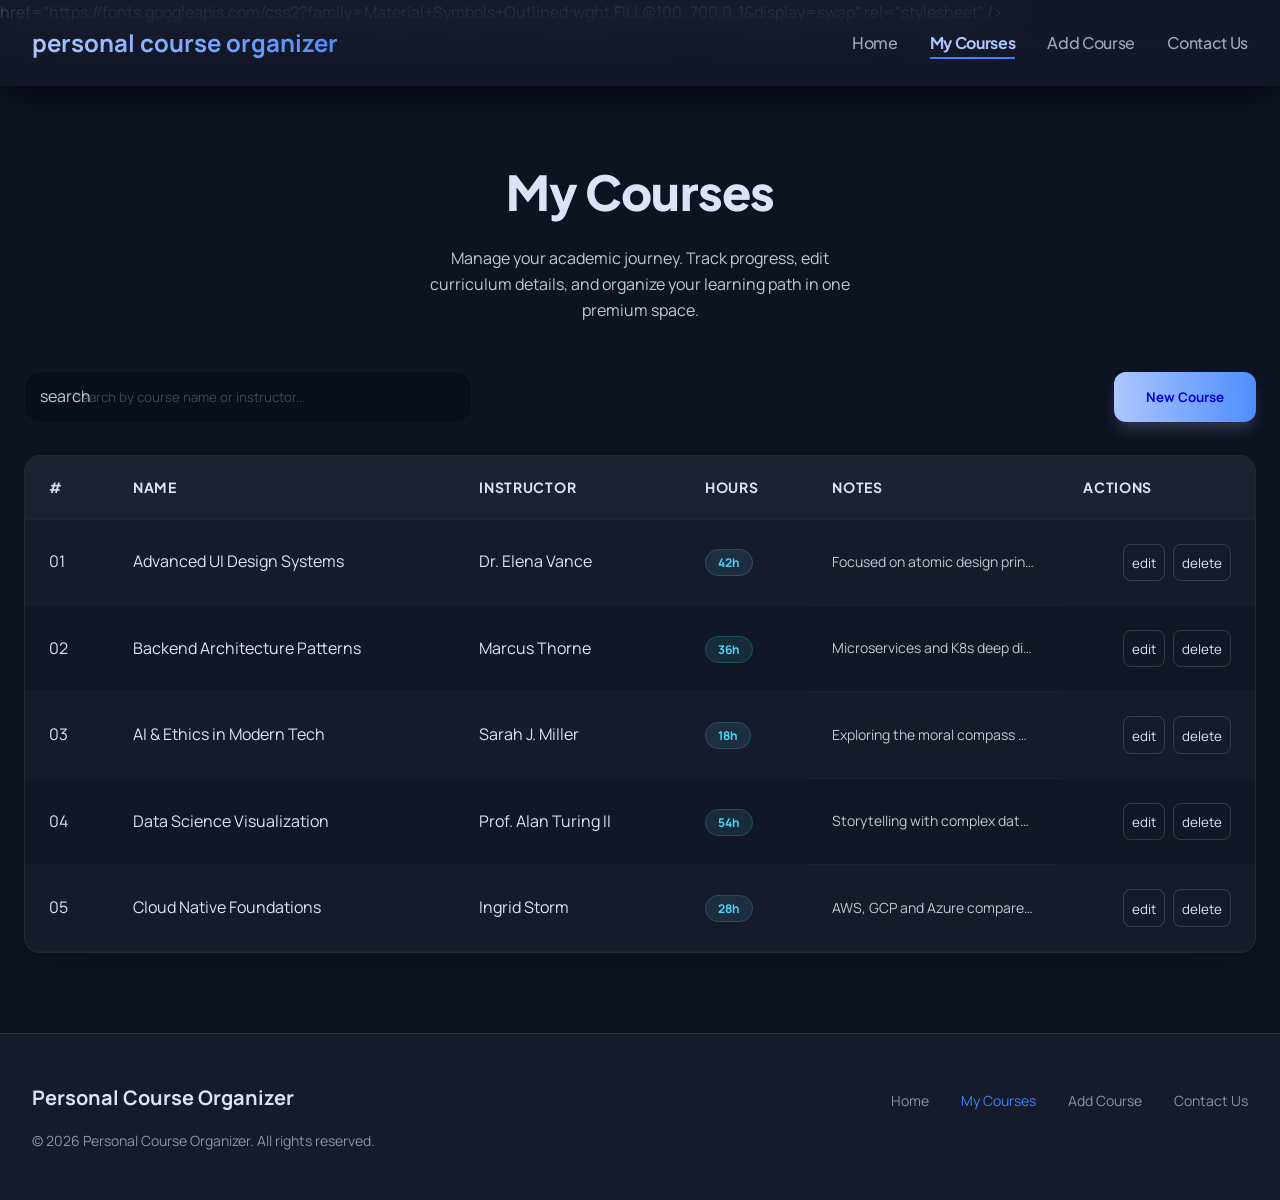
==== my_courses.html @ fcd8c5d6 "upload iT task files" ====
<!doctype html>
<html lang="en">
  <head>
    <meta charset="UTF-8" />
    <meta name="viewport" content="width=device-width, initial-scale=1.0" />
    <title>personal course organizer</title>
    <!-- for fonts -->
    <link
      href="https://fonts.googleapis.com/css2?family=Plus+Jakarta+Sans:wght@400;600;700;800&family=Manrope:wght@400;500;700&display=swap"
      rel="stylesheet"
    />
    <!-- for icons -->
      href="https://fonts.googleapis.com/css2?family=Material+Symbols+Outlined:wght,FILL@100..700,0..1&display=swap"
      rel="stylesheet"
    />
    <link href="main.css" rel="stylesheet" />
  </head>
  <body>
    <!-- Navigation -->
    <nav>
      <div>
        <div class="logo-brand">personal course organizer</div>
        <button class="nav-menu-button">
          <span class="material-symbols-outlined">menu</span>
        </button>
        <ul>
          <li><a href="./index.html">Home</a></li>
          <li>
            <a href="./my_courses.html" class="active-page">My Courses</a>
          </li>
          <li><a href="./add_course.html">Add Course</a></li>
          <li><a href="./contact.html">Contact Us</a></li>
        </ul>
      </div>
    </nav>

    <!-- Main Content -->
    <main class="table-section">
      <!-- Page Header -->
      <header class="page-header">
        <h1>My Courses</h1>
        <p>
          Manage your academic journey. Track progress, edit curriculum details,
          and organize your learning path in one premium space.
        </p>
      </header>

      <!-- Search and Filter Bar -->
      <div class="search-filter-bar">
        <div class="search-box">
          <span class="icon material-symbols-outlined">search</span>
          <input
            type="text"
            placeholder="Search by course name or instructor..."
          />
        </div>
        <a href="./add_course.html">
          <button class="new-course-btn">New Course</button>
        </a>
      </div>

      <!-- Table -->
      <div class="table-wrapper">
        <table>
          <thead>
            <tr>
              <th>#</th>
              <th>Name</th>
              <th>Instructor</th>
              <th>Hours</th>
              <th>Notes</th>
              <th class="text-align-right">Actions</th>
            </tr>
          </thead>
          <tbody>
            <!-- Row 1 -->
            <tr>
              <td>01</td>
              <td>
                <div class="course-name">
                  <span class="text-bold">Advanced UI Design Systems</span>
                </div>
              </td>
              <td class="instructor-italic">Dr. Elena Vance</td>
              <td><span class="hours-badge">42h</span></td>
              <td class="course-notes-text">
                Focused on atomic design principles.
              </td>
              <td>
                <div class="action-buttons">
                  <button class="action-btn">
                    <span class="material-symbols-outlined icon-size-med"
                      >edit</span
                    >
                  </button>
                  <button class="action-btn delete-btn">
                    <span class="material-symbols-outlined icon-size-med"
                      >delete</span
                    >
                  </button>
                </div>
              </td>
            </tr>

            <!-- Row 2 -->
            <tr>
              <td>02</td>
              <td>
                <div class="course-name">
                  <span class="text-bold">Backend Architecture Patterns</span>
                </div>
              </td>
              <td class="instructor-italic">Marcus Thorne</td>
              <td><span class="hours-badge">36h</span></td>
              <td class="course-notes-text">
                Microservices and K8s deep dive.
              </td>
              <td>
                <div class="action-buttons">
                  <button class="action-btn">
                    <span class="material-symbols-outlined icon-size-med"
                      >edit</span
                    >
                  </button>
                  <button class="action-btn delete-btn">
                    <span class="material-symbols-outlined icon-size-med"
                      >delete</span
                    >
                  </button>
                </div>
              </td>
            </tr>

            <!-- Row 3 -->
            <tr>
              <td>03</td>
              <td>
                <div class="course-name">
                  <span class="text-bold">AI & Ethics in Modern Tech</span>
                </div>
              </td>
              <td class="instructor-italic">Sarah J. Miller</td>
              <td><span class="hours-badge">18h</span></td>
              <td class="course-notes-text">
                Exploring the moral compass of LLMs.
              </td>
              <td>
                <div class="action-buttons">
                  <button class="action-btn">
                    <span class="material-symbols-outlined icon-size-med"
                      >edit</span
                    >
                  </button>
                  <button class="action-btn delete-btn">
                    <span class="material-symbols-outlined icon-size-med"
                      >delete</span
                    >
                  </button>
                </div>
              </td>
            </tr>

            <!-- Row 4 -->
            <tr>
              <td>04</td>
              <td>
                <div class="course-name">
                  <span class="text-bold">Data Science Visualization</span>
                </div>
              </td>
              <td class="instructor-italic">Prof. Alan Turing II</td>
              <td><span class="hours-badge">54h</span></td>
              <td class="course-notes-text">
                Storytelling with complex data sets.
              </td>
              <td>
                <div class="action-buttons">
                  <button class="action-btn">
                    <span class="material-symbols-outlined icon-size-med"
                      >edit</span
                    >
                  </button>
                  <button class="action-btn delete-btn">
                    <span class="material-symbols-outlined icon-size-med"
                      >delete</span
                    >
                  </button>
                </div>
              </td>
            </tr>

            <!-- Row 5 -->
            <tr>
              <td>05</td>
              <td>
                <div class="course-name">
                  <span class="text-bold">Cloud Native Foundations</span>
                </div>
              </td>
              <td class="instructor-italic">Ingrid Storm</td>
              <td><span class="hours-badge">28h</span></td>
              <td class="course-notes-text">AWS, GCP and Azure compared.</td>
              <td>
                <div class="action-buttons">
                  <button class="action-btn">
                    <span class="material-symbols-outlined icon-size-med"
                      >edit</span
                    >
                  </button>
                  <button class="action-btn delete-btn">
                    <span class="material-symbols-outlined icon-size-med"
                      >delete</span
                    >
                  </button>
                </div>
              </td>
            </tr>
          </tbody>
        </table>
      </div>
    </main>


    <!-- Footer -->
    <footer>
      <div class="footer-content">
        <div class="margin-bottom-medium flex-grow">
          <div class="footer-brand">Personal Course Organizer</div>
          <p class="footer-copyright">
            © 2026 Personal Course Organizer. All rights reserved.
          </p>
        </div>
        <div class="footer-links">
          <a href="./index.html">Home</a>
          <a href="./my_courses.html" class="active-page">My Courses</a>
          <a href="./add_course.html">Add Course</a>
          <a href="./contact.html">Contact Us</a>
        </div>
      </div>
    </footer>
  </body>
</html>
---- main.css ----
/* ===================== */
/* CSS Custom Properties */
/* ===================== */
:root {
  /* Color Palette */
  --background: #0e1322;
  --on-surface: #dee1f7;
  --on-surface-variant: #c2c6d6;
  --primary: #adc6ff;
  --primary-container: #4d8eff;
  --on-primary: #002e6a;
  --secondary: #4cd7f6;
  --surface: #0e1322;
  --surface-bright: #343949;
  --surface-container: #1a1f2f;
  --surface-container-low: #161b2b;
  --surface-container-high: #25293a;
  --surface-container-highest: #2f3445;
  --surface-container-lowest: #090e1c;

  /* Font Families */
  --font-headline: "Plus Jakarta Sans", sans-serif;
  --font-body: "Manrope", sans-serif;

  /* Border Radius */
  --radius-lg: 1rem;
  --radius-xl: 1.25rem;

  /* Transitions */
  --transition: all 0.3s ease;
}

/* ===================== */
/* Global Styles */
/* ===================== */

* {
  margin: 0;
  padding: 0;
  box-sizing: border-box;
}

html {
  scroll-behavior: smooth;
}

body {
  font-family: var(--font-body);
  background-color: var(--background);
  color: var(--on-surface);
  line-height: 1.6;
  min-height: 100vh;
}

h1,
h2,
h3,
h4,
h5,
h6 {
  font-family: var(--font-headline);
}

/* Selection Styles */
::selection {
  background-color: rgba(173, 198, 255, 0.3);
}

/* Material Symbols Icon Styling */
.material-symbols-outlined {
  font-variation-settings:
    "FILL" 0,
    "wght" 400,
    "GRAD" 0,
    "opsz" 24;
  display: inline-block;
  vertical-align: middle;
}

/* ===================== */
/* Navigation Bar */
/* ===================== */

nav {
  position: fixed;
  top: 0;
  width: 100%;
  z-index: 50;
  background-color: rgba(22, 27, 43, 0.7);
  backdrop-filter: blur(20px);
  -webkit-backdrop-filter: blur(20px);
  box-shadow: 0 20px 25px -5px rgba(0, 0, 0, 0.4);
}

nav .logo-brand {
  font-size: 1.5rem;
  font-weight: bold;
  background: linear-gradient(to right, #adc6ff, #4d8eff);
  -webkit-background-clip: text;
  -webkit-text-fill-color: transparent;
  background-clip: text;
}

@media(max-width: 425px) {
  nav .logo-brand {
    font-size: 1.25rem;
  }
}

nav ul {
  display: none;
  list-style: none;
  gap: 2rem;
  align-items: center;
}

@media (min-width: 768px) {
  nav ul {
    display: flex;
  }
}

nav .nav-left-group {
  display: flex;
  align-items: center;
  justify-content: space-between;
}

@media (max-width: 767px) {
  nav > div {
    justify-content: center !important;
    flex-wrap: wrap;
  }
  
  nav .logo-brand  {
    flex-grow: 1;
  }
  nav ul {
    flex-basis: 100%;
  }

  nav .nav-menu-button:hover + ul {
    display: flex;
    flex-direction: column;
    gap: 1rem;
  }

  nav ul {
    display: none;
    padding: 0.5rem 0;
  }
}

nav > div {
  display: flex;
  justify-content: space-between;
  align-items: center;
  padding: 1.5rem 2rem;
  max-width: 80rem;
  margin: 0 auto;
  width: 100%;
}

nav ul li a {
  text-decoration: none;
  color: rgba(222, 225, 247, 0.7);
  font-weight: 500;
}

nav ul li a.active-page {
  color: #adc6ff;
  font-weight: bold;
  border-bottom: 2px solid #3b82f6;
  padding-bottom: 0.25rem;
}

nav a {
  text-decoration: none;
  color: rgba(222, 225, 247, 0.7);
  transition: var(--transition-colors);
  font-family: var(--font-headline);
  letter-spacing: -0.02em;
}

nav a:hover {
  color: var(--on-surface);
}

nav a.active {
  color: #adc6ff;
  font-weight: bold;
  border-bottom: 2px solid #3b82f6;
  padding-bottom: 0.25rem;
}

nav .nav-menu-button {
  padding: 0.5rem;
  background: transparent;
  border: none;
  border-radius: var(--radius-lg);
  cursor: pointer;
  transition: var(--transition);
  color: var(--on-surface);
}

nav .nav-menu-button:hover {
  background-color: rgba(52, 57, 73, 0.5);
}

nav .nav-menu-button {
  display: none;
  padding: 0.5rem;
  background: transparent;
  border: none;
  border-radius: var(--radius-lg);
  cursor: pointer;
  color: var(--on-surface);
  transition: var(--transition);
}

@media (max-width: 767px) {
  nav .nav-menu-button {
    display: block;
  }
}

nav .nav-menu-button:hover {
  background-color: rgba(52, 57, 73, 0.5);
}

/* ===================== */
/* Main Content */
/* ===================== */

main {
  padding-top: 8rem;
  padding-bottom: 5rem;
  padding-left: 1.5rem;
  padding-right: 1.5rem;
  max-width: 80rem;
  margin: 0 auto;
  min-height: 100vh;
}

/* ===================== */
/* Hero Section */
/* ===================== */

.hero-section {
  position: relative;
  display: flex;
  align-items: center;
  justify-content: center;
  overflow: hidden;
  padding: 2rem;
}

@media(min-width: 768px){
  .hero-section {
    height: 80vh;
  }
}

.hero-content {
  display: flex;
  justify-content: center;
  align-items: center;
  flex-direction: column;
  text-align: center;
}

.hero-content h2 {
  font-size: 0.5rem;
  font-weight: 800;
  margin-bottom: 1.5rem;
  line-height: 1.2;
}

.hero-content p {
  color: var(--on-surface-variant);
  margin-bottom: 2rem;
  font-size: 1.125rem;
  text-align: center;
}

.hero-content h1 {
  font-size: 4.5rem;
  font-weight: 800;
  line-height: 1.1;
  margin-bottom: 2rem;
}

@media (max-width: 768px) {
  .hero-content h1 {
    font-size: 3rem;
  }
}

.hero-content p {
  color: var(--on-surface-variant);
  font-size: 1.25rem;
  max-width: 32rem;
  line-height: 1.625;
  margin-bottom: 2rem;
}


.hero-decoration {
  position: absolute;
  pointer-events: none;
  z-index: -1;
}

.hero-decoration.primary {
  top: 0;
  right: 0;
  width: 600px;
  height: 600px;
  background-color: rgba(173, 198, 255, 0.1);
  border-radius: 50%;
  filter: blur(120px);
  transform: translate(25%, -25%);
}

.hero-decoration.secondary {
  bottom: 0;
  left: 0;
  width: 400px;
  height: 400px;
  background-color: rgba(76, 215, 246, 0.1);
  border-radius: 50%;
  filter: blur(100px);
  transform: translate(-25%, 25%);
}

.hero-buttons {
  display: flex;
  flex-wrap: wrap;
  gap: 1rem;
  padding-top: 1rem;
}

.hero-title-highlight {
  background: linear-gradient(to right, #adc6ff, #4cd7f6);
  -webkit-background-clip: text;
  -webkit-text-fill-color: transparent;
  background-clip: text;
}

.btn-secondary-subtle {
  padding: 1rem 2rem;
  background-color: var(--surface-container-highest);
  border: 1px solid rgba(173, 198, 255, 0.15);
  border-radius: 1rem;
  color: var(--primary);
  font-weight: bold;
  cursor: pointer;
  transition: var(--transition);
}

.btn-secondary-subtle:hover {
  background-color: var(--surface-bright);
}

.hero-buttons-container {
  display: flex;
  justify-content: center;
  flex-wrap: wrap;
  gap: 1rem;
}

/* ===================== */
/* Buttons */
/* ===================== */

button {
  font-family: var(--font-body);
  border: none;
  cursor: pointer;
  transition: var(--transition);
}

.btn {
  padding: 1rem 2rem;
  border-radius: var(--radius-lg);
  font-weight: bold;
  display: inline-flex;
  align-items: center;
  gap: 0.75rem;
}

.btn-primary {
  background: linear-gradient(
    to right,
    var(--primary),
    var(--primary-container)
  );
  color: var(--on-primary);
  box-shadow: 0 10px 15px -3px rgba(173, 198, 255, 0.2);
}

.btn-primary:hover {
  transform: scale(1.02);
}

/* ===================== */
/* Features Section */
/* ===================== */
.features-section {
  padding: 8rem 2rem;
  background-color: var(--surface-container-low);
}

.features-header {
  margin-bottom: 4rem;
}

.features-header h2 {
  font-size: 3rem;
  font-weight: bold;
  margin-bottom: 1rem;
}

.features-grid {
  display: grid;
  grid-template-columns: repeat(3, 1fr);
  gap: 2rem;
}

@media (max-width: 1024px) {
  .features-grid {
    grid-template-columns: repeat(2, 1fr);
  }
}

@media (max-width: 768px) {
  .features-grid {
    grid-template-columns: 1fr;
  }
}

.feature-card {
  padding: 2.5rem;
  background-color: var(--surface-container-high);
  border-radius: 1rem;
  border: 1px solid transparent;
  transition: all 0.5s ease;
}

.feature-card:hover {
  border-color: rgba(173, 198, 255, 0.2);
  transform: translateY(-0.5rem);
}

.feature-icon {
  width: 3.5rem;
  height: 3.5rem;
  background-color: rgba(173, 198, 255, 0.1);
  border-radius: 1rem;
  display: flex;
  align-items: center;
  justify-content: center;
  margin-bottom: 2rem;
  transition: all 0.3s ease;
}

.feature-card:hover .feature-icon {
  background-color: rgba(173, 198, 255, 0.2);
}

.feature-card h3 {
  font-size: 1.5rem;
  font-weight: bold;
  margin-bottom: 1rem;
}

.feature-card p {
  color: var(--on-surface-variant);
  line-height: 1.625;
}

/* ===================== */
/* About Section */
/* ===================== */

.about-section {
  padding: 8rem 2rem;
}

.about-container {
  max-width: 80rem;
  margin: 0 auto;
  display: grid;
  grid-template-columns: 1fr 1fr;
  gap: 5rem;
  align-items: center;
}

@media (max-width: 1024px) {
  .about-container {
    grid-template-columns: 1fr;
    gap: 3rem;
  }
}

.about-images {
  display: grid;
  grid-template-columns: 1fr 1fr;
  gap: 1rem;
  position: relative;
}

.about-image-col1 {
  padding-top: 3rem;
}

.image-box {
  aspect-ratio: 3/4;
  border-radius: 1.5rem;
  overflow: hidden;
  margin-bottom: 1rem;
}

.image-box img {
  width: 100%;
  height: 100%;
  object-fit: cover;
}

.stats-overlay {
  position: absolute;
  top: 50%;
  left: 50%;
  transform: translate(-50%, -50%);
  width: 12rem;
  height: 12rem;
  background-color: rgba(173, 198, 255, 0.2);
  backdrop-filter: blur(20px);
  border-radius: 50%;
  border: 1px solid rgba(173, 198, 255, 0.3);
  display: flex;
  align-items: center;
  justify-content: center;
  text-align: center;
}

.stats-overlay-value {
  font-size: 1.875rem;
  font-weight: bold;
}

.stats-overlay-label {
  font-size: 0.75rem;
  text-transform: uppercase;
  letter-spacing: 0.05em;
  color: var(--on-surface-variant);
}

.about-content {
  display: flex;
  flex-direction: column;
  gap: 2rem;
}

.about-label {
  color: var(--secondary);
  font-weight: bold;
  letter-spacing: 0.125em;
  text-transform: uppercase;
  font-size: 0.875rem;
}

.about-content h2 {
  font-size: 3rem;
  font-weight: 800;
  line-height: 1.25;
}

.about-content p {
  color: var(--on-surface-variant);
  font-size: 1.125rem;
  line-height: 1.625;
}

.about-stats {
  display: grid;
  grid-template-columns: 1fr 1fr;
  gap: 2rem;
  padding-top: 1rem;
}

.stat-item {
  display: flex;
  flex-direction: column;
  gap: 0.25rem;
}

.stat-number {
  font-size: 2.25rem;
  font-weight: bold;
  color: var(--primary);
}

.stat-text {
  color: var(--on-surface-variant);
  font-weight: 500;
}

.about-cta {
  padding-top: 1.5rem;
}

.about-cta-btn {
  display: inline-flex;
  align-items: center;
  gap: 0.75rem;
  font-size: 1.125rem;
  font-weight: bold;
  color: var(--on-surface);
  text-decoration: none;
  transition: var(--transition);
}

.about-cta-btn:hover {
  color: var(--primary);
}

/* ===================== */
/* Popular Courses Section */
/* ===================== */

.courses-section {
  padding: 8rem 2rem;
  background-color: var(--surface-container-lowest);
}

.courses-header {
  max-width: 80rem;
  margin: 0 auto;
  display: flex;
  justify-content: space-between;
  align-items: flex-end;
  margin-bottom: 4rem;
  gap: 1.5rem;
  flex-wrap: wrap;
}

@media (max-width: 768px) {
  .courses-header {
    flex-direction: column;
    align-items: flex-start;
  }
}

.courses-header h2 {
  font-size: 3rem;
  font-weight: bold;
  margin-bottom: 1rem;
}

.courses-header p {
  color: var(--on-surface-variant);
  font-size: 1.125rem;
  max-width: 42rem;
}

.view-all-btn {
  padding: 0.75rem 1.5rem;
  border: 1px solid rgba(140, 144, 159, 0.3);
  background-color: transparent;
  border-radius: 9999px;
  color: var(--on-surface);
  cursor: pointer;
  transition: var(--transition);
  font-weight: 500;
  text-decoration: none;
  display: inline-block;
}

.view-all-btn:hover {
  background-color: var(--surface-bright);
}

.courses-grid {
  max-width: 80rem;
  margin: 0 auto;
  display: grid;
  grid-template-columns: repeat(3, 1fr);
  gap: 2rem;
}

@media (max-width: 1024px) {
  .courses-grid {
    grid-template-columns: repeat(2, 1fr);
  }
}

@media (max-width: 768px) {
  .courses-grid {
    grid-template-columns: 1fr;
  }
}

.course-card {
  background-color: var(--surface-container-low);
  border-radius: 1.5rem;
  overflow: hidden;
  border: 1px solid transparent;
  transition: all 0.3s ease;
}

.course-card:hover {
  border-color: var(--secondary);
}

.course-header {
  height: 12rem;
  position: relative;
  overflow: hidden;
}

.course-header img {
  width: 100%;
  height: 100%;
  object-fit: cover;
  opacity: 0.4;
  transition: transform 0.7s ease;
}

.course-card:hover .course-header img {
  transform: scale(1.1);
}


.course-content {
  padding: 2rem;
  display: flex;
  flex-direction: column;
  gap: 1rem;
}

.course-title {
  font-size: 1.25rem;
  font-weight: bold;
  transition: var(--transition);
}

.course-card:hover .course-title {
  color: var(--primary);
}

.course-meta {
  display: flex;
  gap: 1.5rem;
  font-size: 0.875rem;
  color: var(--on-surface-variant);
}

.course-meta-item {
  display: flex;
  align-items: center;
  gap: 0.25rem;
}

.course-button {
  width: 100%;
  padding: 1rem;
  background-color: var(--surface-container-highest);
  border: none;
  border-radius: 0.75rem;
  font-weight: bold;
  cursor: pointer;
  transition: var(--transition);
  color: var(--on-surface);
}

.course-button:hover {
  background-color: var(--primary);
  color: var(--on-primary);
}

/* ===================== */
/* Forms & Inputs */
/* ===================== */

input,
textarea {
  font-family: var(--font-body);
  background-color: var(--surface-container-lowest);
  border: 1px solid rgba(66, 71, 84, 0.15);
  border-radius: var(--radius-lg);
  padding: 1rem;
  color: var(--on-surface);
  transition: var(--transition);
}

input::placeholder,
textarea::placeholder {
  color: rgba(194, 198, 214, 0.3);
}

input:focus,
textarea:focus {
  outline: none;
  box-shadow: 0 0 0 2px rgba(173, 198, 255, 0.5);
}

textarea {
  resize: vertical;
}
.form-group {
  margin-bottom: 2rem;
}

.form-group label {
  display: block;
  font-size: 0.875rem;
  font-weight: 600;
  color: var(--on-surface-variant);
  margin-bottom: 0.5rem;
  text-transform: uppercase;
  letter-spacing: 0.05em;
}

.form-group:focus-within label {
  color: var(--primary);
}

/* ===================== */
/* Cards & Containers */
/* ===================== */

.card {
  background-color: var(--surface-container-low);
  border: 1px solid rgba(140, 144, 159, 0.1);
  border-radius: var(--radius-xl);
  padding: 2rem;
  transition: var(--transition);
}

.card:hover {
  background-color: var(--surface-bright);
  box-shadow: 0 20px 25px -5px rgba(0, 0, 0, 0.4);
}


/* ===================== */
/* Tables */
/* ===================== */

.table-container {
  overflow-x: auto;
  border-radius: var(--radius-xl);
  background-color: var(--surface-container-low);
  border: 1px solid rgba(140, 144, 159, 0.1);
  box-shadow: 0 20px 25px -5px rgba(0, 0, 0, 0.4);
}

table {
  width: 100%;
  border-collapse: collapse;
}

thead {
  background-color: rgba(37, 41, 58, 0.5);
  border-bottom: 1px solid rgba(140, 144, 159, 0.1);
}

th {
  padding: 1.25rem 1.5rem;
  font-family: var(--font-headline);
  font-weight: bold;
  color: var(--on-surface);
  font-size: 0.875rem;
  text-transform: uppercase;
  letter-spacing: 0.05em;
  text-align: left;
}

td {
  padding: 1.5rem;
  border-bottom: 1px solid rgba(140, 144, 159, 0.05);
}

tbody tr {
  transition: var(--transition);
}

tbody tr:hover {
  background-color: var(--surface-bright);
}

tbody tr:nth-child(even) {
  background-color: rgba(9, 14, 28, 0.3);
}

.table-section {
  padding-top: 8rem;
  padding-bottom: 5rem;
  padding-left: 1.5rem;
  padding-right: 1.5rem;
  max-width: 80rem;
  margin: 0 auto;
  min-height: 100vh;
}

.new-course-btn {
  flex: 1;
  padding: 1rem 2rem;
  background: linear-gradient(
    to right,
    var(--primary),
    var(--primary-container)
  );
  color: var(--on-primary-container);
  font-weight: bold;
  border: none;
  border-radius: 0.75rem;
  box-shadow: 0 10px 15px -3px rgba(173, 198, 255, 0.2);
  cursor: pointer;
  transition: var(--transition);
}

@media (min-width: 768px) {
  .new-course-btn {
    flex: 0;
  }
}

.new-course-btn:hover {
  transform: scale(1.02);
}

.new-course-btn:active {
  transform: scale(0.95);
}

.table-wrapper {
  border-radius: 1rem;
  background-color: var(--surface-container-low);
  border: 1px solid rgba(140, 144, 159, 0.1);
  box-shadow: 0 25px 50px -12px rgba(0, 0, 0, 0.25);
  overflow-x: auto;
}

.hours-badge {
  background-color: rgba(76, 215, 246, 0.1);
  color: var(--secondary);
  padding: 0.25rem 0.75rem;
  border-radius: 9999px;
  font-size: 0.75rem;
  font-weight: bold;
  border: 1px solid rgba(76, 215, 246, 0.2);
}

.action-buttons {
  display: flex;
  justify-content: flex-end;
  gap: 0.5rem;
}

.action-btn {
  padding: 0.5rem;
  background-color: transparent;
  border: 1px solid rgba(140, 144, 159, 0.3);
  border-radius: 0.5rem;
  cursor: pointer;
  transition: var(--transition);
  color: var(--on-surface);
}

.action-btn:hover {
  border-color: var(--primary);
  color: var(--primary);
}

.delete-btn:hover {
  border-color: var(--error);
  background-color: rgba(255, 180, 171, 0.1);
  color: var(--error);
}


.course-name {
  display: flex;
  align-items: center;
  gap: 0.75rem;
}

.course-notes-text {
  color: var(--on-surface-variant);
  font-size: 0.875rem;
  white-space: nowrap;
  overflow: hidden;
  text-overflow: ellipsis;
  max-width: 200px;
}


/* ===================== */
/* Search & Filter Bar */
/* ===================== */
.search-filter-bar {
  display: flex;
  flex-direction: column;
  gap: 1rem;
  margin-bottom: 2rem;
}

@media (min-width: 768px) {
  .search-filter-bar {
    flex-direction: row;
    justify-content: space-between;
    align-items: center;
  }
}

.search-box {
  position: relative;
  width: 100%;
  max-width: 28rem;
}

.search-box .icon {
  position: absolute;
  left: 1rem;
  top: 50%;
  transform: translateY(-50%);
  color: var(--on-surface-variant);
}

.search-box input {
  width: 100%;
  padding-left: 3rem;
}

/* ===================== */
/* Page-Specific: add_course.html */
/* ===================== */

.page-header {
  margin-bottom: 3rem;
  text-align: center;
}

.page-header h1 {
  font-size: 3rem;
  font-weight: 800;
  letter-spacing: -0.02em;
  color: var(--on-surface);
  margin-bottom: 1rem;
}

@media (max-width: 768px) {
  .page-header h1 {
    font-size: 2.25rem;
  }
}

.page-header p {
  color: var(--on-surface-variant);
  max-width: 28rem;
  margin: 0 auto;
  font-size: 1rem;
}

.form-section {
  max-width: 600px;
  margin: 0 auto;
  position: relative;
}

.form-container {
  background-color: var(--surface-container-low);
  border-radius: 1rem;
  padding: 2rem;
  position: relative;
  overflow: hidden;
}

@media (min-width: 768px) {
  .form-container {
    padding: 3rem;
  }
}

.form-group input,
.form-group textarea {
  width: 100%;
  background-color: var(--surface-container-lowest);
  border: 1px solid rgba(66, 71, 84, 0.15);
  border-radius: 0.75rem;
  padding: 0.875rem 1rem;
  color: var(--on-surface);
  font-family: var(--font-body);
  transition: var(--transition);
  font-size: 1rem;
}

.form-group input:focus,
.form-group textarea:focus {
  outline: none;
}

.form-group input::placeholder,
.form-group textarea::placeholder {
  color: rgba(194, 198, 214, 0.3);
}

.form-group textarea {
  resize: vertical;
  min-height: 100px;
}

.submit-button {
  width: 100%;
  padding: 1rem;
  background: linear-gradient(
    to right,
    var(--primary),
    var(--primary-container)
  );
  color: var(--on-primary);
  font-family: var(--font-headline);
  font-weight: bold;
  border: none;
  border-radius: 0.75rem;
  box-shadow: 0 10px 15px -3px rgba(173, 198, 255, 0.2);
  cursor: pointer;
  transition: all 0.3s ease;
  display: flex;
  align-items: center;
  justify-content: center;
  gap: 0.75rem;
  font-size: 1rem;
}

.submit-button:hover {
  transform: scale(1.02);
}

/* ===================== */
/* Page-Specific: contact.html */
/* ===================== */

.contact-grid {
  display: grid;
  grid-template-columns: 1fr 1fr;
  gap: 3rem;
  align-items: flex-start;
}

@media (max-width: 1024px) {
  .contact-grid {
    grid-template-columns: 1fr;
  }
}

.form-section {
  background-color: var(--surface-container-low);
  padding: 2rem 3rem;
  border-radius: 1rem;
}

@media (max-width: 768px) {
  .form-section {
    padding: 2rem;
  }
}

.form-group label {
  display: block;
  font-size: 0.875rem;
  font-weight: 600;
  color: rgba(173, 198, 255, 0.8);
  margin-bottom: 0.5rem;
  text-transform: uppercase;
  letter-spacing: 0.05em;
}

.form-group input,
.form-group textarea,
.form-group select {
  width: 100%;
  background-color: var(--surface-container-lowest);
  border: none;
  border-radius: 0.75rem;
  padding: 1rem;
  color: var(--on-surface);
  font-family: var(--font-body);
  transition: var(--transition);
}

.form-group input:focus,
.form-group textarea:focus,
.form-group select:focus {
  outline: none;
  box-shadow: 0 0 0 2px rgba(173, 198, 255, 0.5);
}

.form-group input::placeholder,
.form-group textarea::placeholder {
  color: rgba(194, 198, 214, 0.3);
}

.form-group textarea {
  resize: vertical;
  min-height: 120px;
}

.two-column {
  display: grid;
  grid-template-columns: 1fr 1fr;
  gap: 2rem;
}

@media (max-width: 768px) {
  .two-column {
    grid-template-columns: 1fr;
  }
}

.submit-btn {
  width: 100%;
  padding: 1rem;
  background: linear-gradient(
    to right,
    var(--primary),
    var(--primary-container)
  );
  color: var(--on-primary);
  font-weight: bold;
  border: none;
  border-radius: 0.75rem;
  cursor: pointer;
  transition: var(--transition);
  display: flex;
  align-items: center;
  justify-content: center;
  gap: 0.5rem;
  font-size: 1rem;
}

@media (min-width: 768px) {
  .submit-btn {
    width: auto;
  }
}

.submit-btn:hover {
  box-shadow: 0 0 20px rgba(173, 198, 255, 0.3);
}

.info-cards {
  display: flex;
  flex-direction: column;
  gap: 1.5rem;
}

.info-card {
  background-color: var(--surface-container-high);
  padding: 2rem;
  border-radius: 1rem;
  display: flex;
  gap: 1.5rem;
  align-items: flex-start;
  transition: var(--transition);
}

.info-card:hover {
  background-color: var(--surface-bright);
}

.info-card:nth-child(2) {
  transform: translateX(1rem);
}

.info-card-icon {
  width: 3.5rem;
  height: 3.5rem;
  border-radius: 0.75rem;
  display: flex;
  align-items: center;
  justify-content: center;
  flex-shrink: 0;
}

.info-card .info-card-icon {
  background-color: rgba(173, 198, 255, 0.1);
  color: var(--primary);
}

.info-card-icon span {
  font-size: 1.875rem;
}

.info-card-content h3 {
  font-size: 1.125rem;
  font-weight: bold;
  color: var(--on-surface);
  margin-bottom: 0.25rem;
}

.info-card-content p {
  color: var(--on-surface-variant);
  font-size: 0.875rem;
  margin-bottom: 0.75rem;
}

.info-card-content a {
  color: var(--secondary);
  font-weight: 600;
  text-decoration: none;
  transition: var(--transition);
}

.info-card-content a:hover {
  text-decoration: underline;
}
/* ===================== */
/* Footer */
/* ===================== */

footer {
  width: 100%;
  border-top: 1px solid rgba(222, 225, 247, 0.1);
  background-color: #161b2b;
}

.footer-content {
  display: flex;
  flex-direction: column;
  justify-content: space-between;
  align-items: center;
  padding: 3rem 2rem;
  max-width: 80rem;
  margin: 0 auto;
  font-family: "Manrope", sans-serif;
  font-size: 0.875rem;
}

@media (min-width: 768px) {
  .footer-content {
    flex-direction: row;
  }
}

footer .footer-links {
  display: flex;
  gap: 2rem;
  margin-bottom: 2rem;
  flex-wrap: wrap;
  justify-content: center;
}

footer .footer-links a {
  color: rgba(222, 225, 247, 0.6);
  text-decoration: none;
  font-size: 0.875rem;
  transition: var(--transition);
}

footer .footer-links a:hover {
  color: #adc6ff;
}

footer .footer-links a.active-page {
  color: #3b82f6;
}

.footer-brand {
  font-size: 1.25rem;
  font-weight: bold;
  color: #dee1f7;
  margin-bottom: 1rem;
}

.footer-copyright {
  color: rgba(222, 225, 247, 0.6);
  font-size: 0.875rem;
  margin-top: 0.5rem;
}
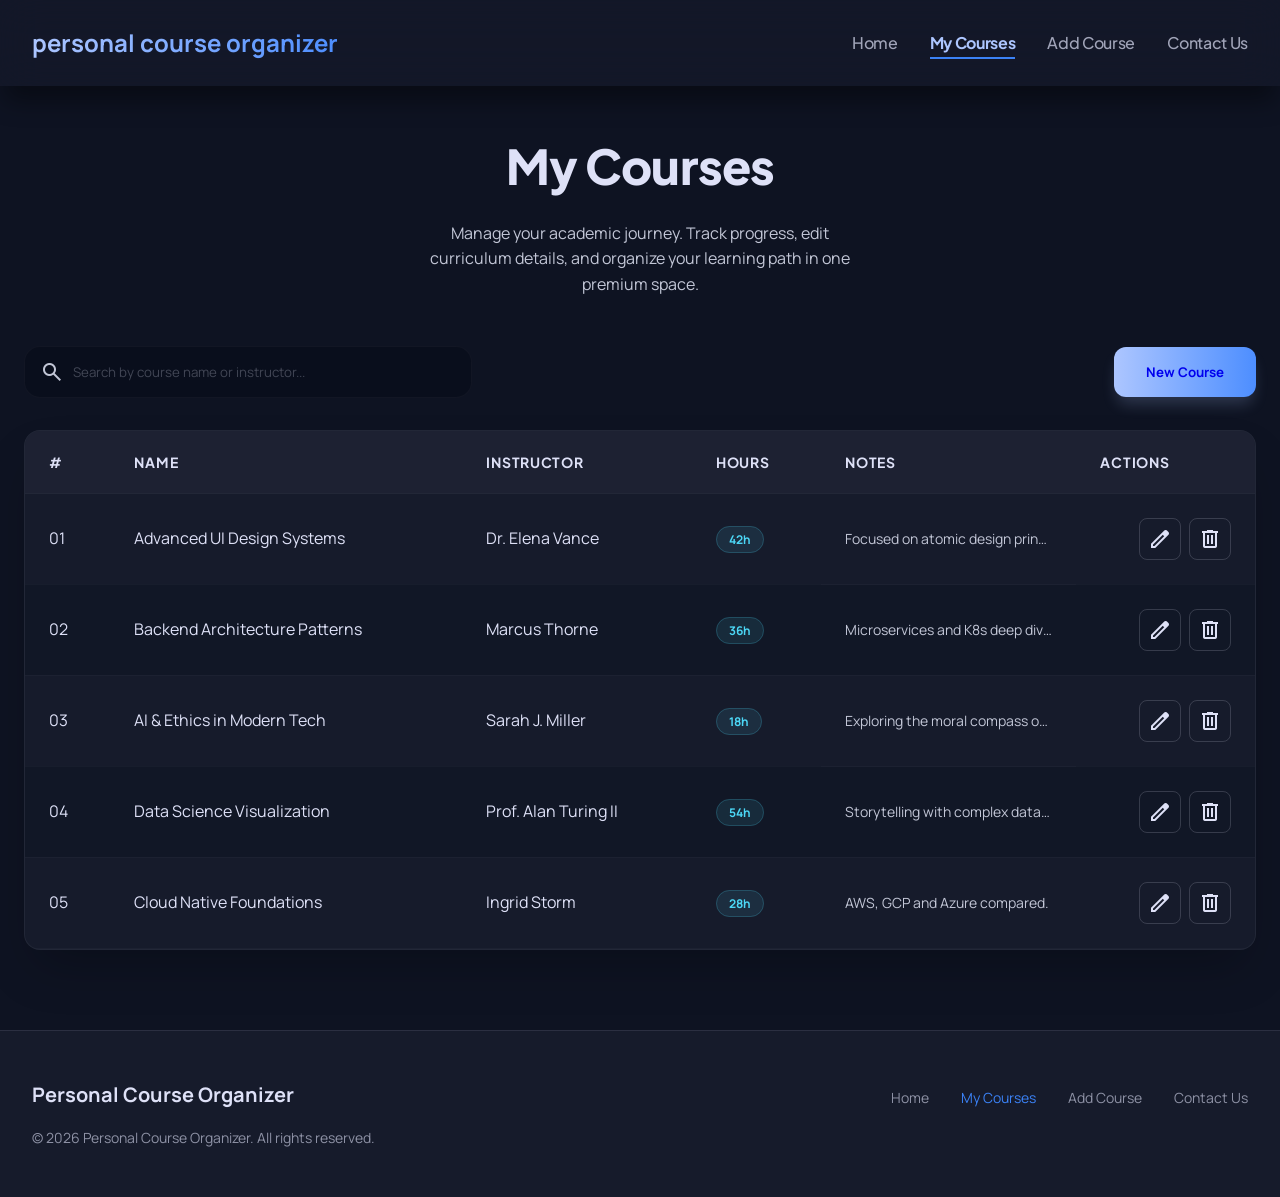
==== commit 730a54f5: "fix icons bug in my courses page" ====
--- a/my_courses.html
+++ b/my_courses.html
@@ -10,6 +10,7 @@
       rel="stylesheet"
     />
     <!-- for icons -->
+    <link 
       href="https://fonts.googleapis.com/css2?family=Material+Symbols+Outlined:wght,FILL@100..700,0..1&display=swap"
       rel="stylesheet"
     />
